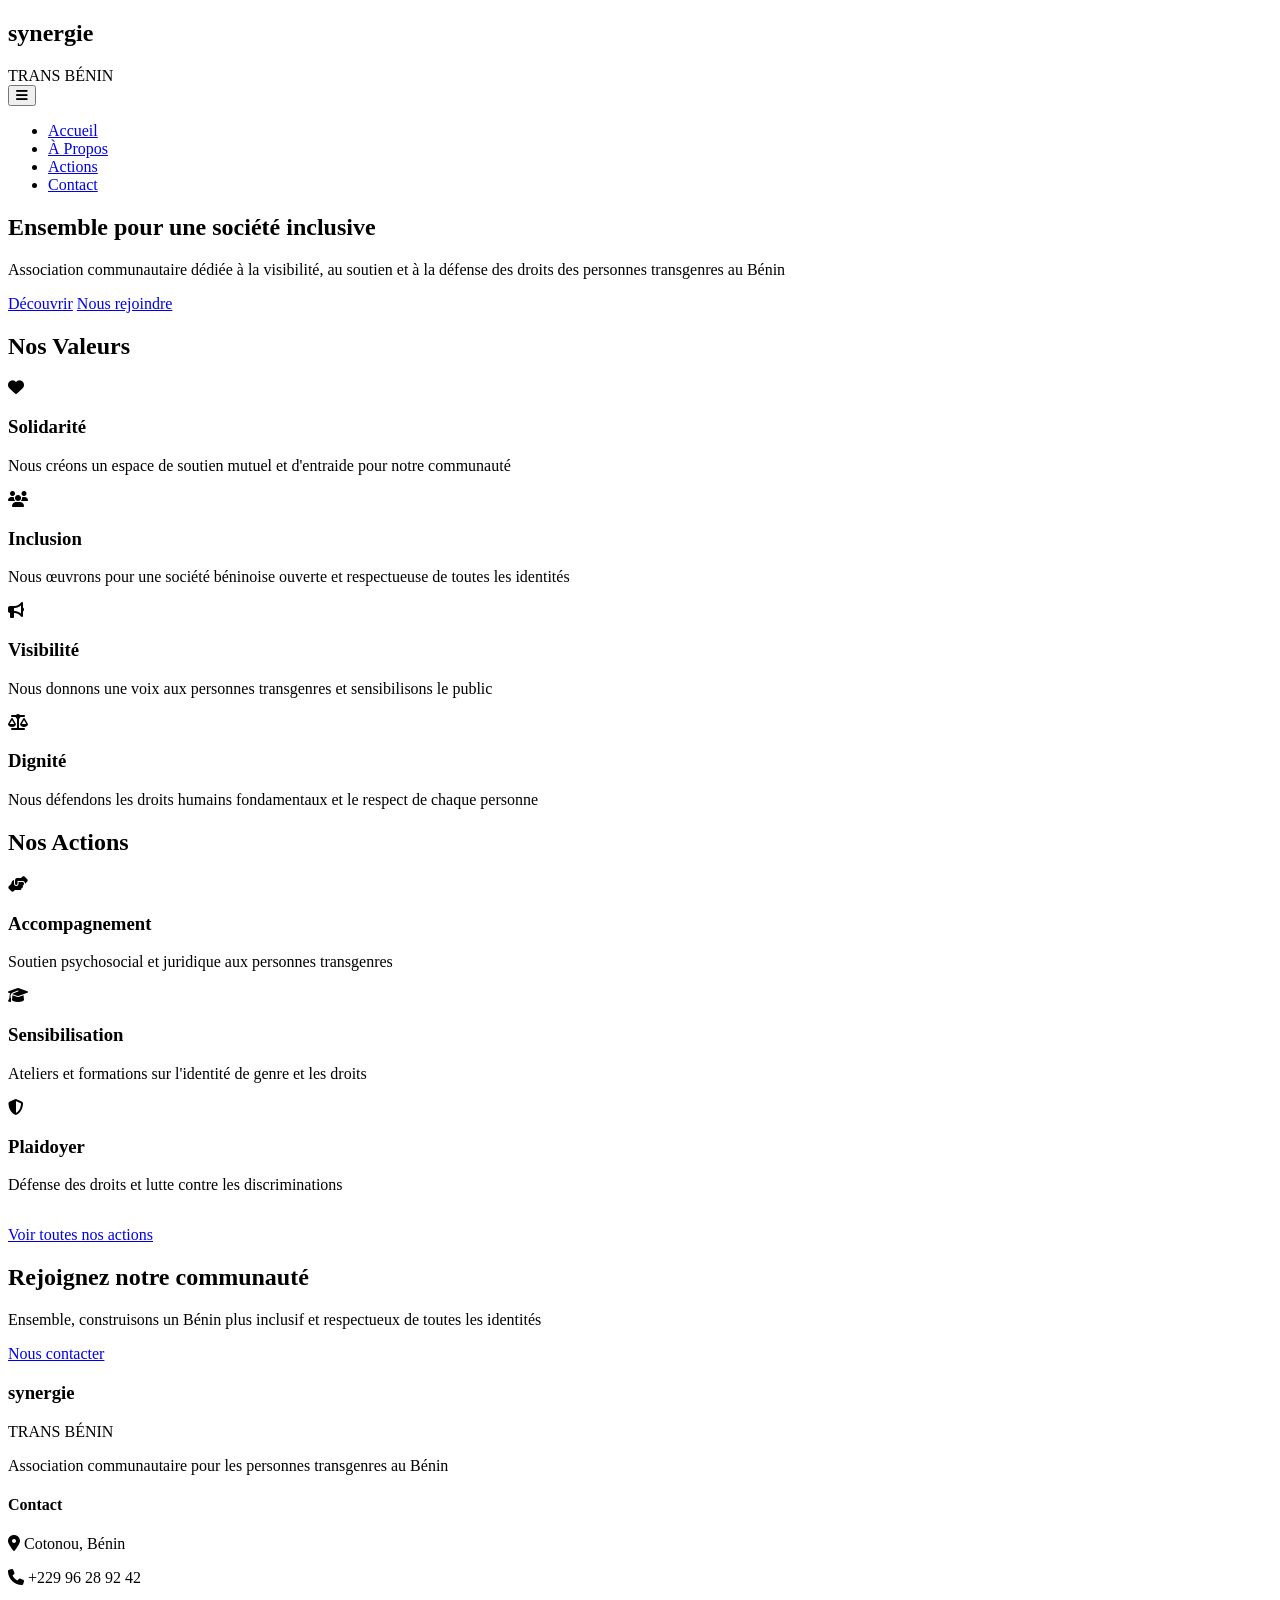
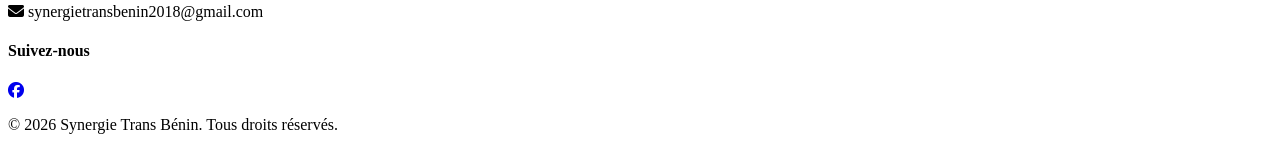
==== index.html @ 0da14395 "Add files via upload" ====
<!DOCTYPE html>
<html lang="fr">
<head>
    <meta charset="UTF-8">
    <meta name="viewport" content="width=device-width, initial-scale=1.0">
    <title>Synergie Trans Bénin - Accueil</title>
    <meta name="description" content="Association communautaire dédiée aux personnes transgenres au Bénin. Soutien, visibilité et défense des droits.">
    <link rel="stylesheet" href="css/style.css">
    <link rel="preconnect" href="https://fonts.googleapis.com">
    <link rel="preconnect" href="https://fonts.gstatic.com" crossorigin>
    <link href="https://fonts.googleapis.com/css2?family=Poppins:wght@300;400;500;600;700&display=swap" rel="stylesheet">
    <link rel="stylesheet" href="https://cdnjs.cloudflare.com/ajax/libs/font-awesome/6.4.0/css/all.min.css">
</head>
<body>
    <!-- Header -->
    <header class="header">
        <nav class="navbar container">
            <div class="logo">
                <h1>synergie</h1>
                <span>TRANS BÉNIN</span>
            </div>
            <button class="menu-toggle" id="menuToggle">
                <i class="fas fa-bars"></i>
            </button>
            <ul class="nav-menu" id="navMenu">
                <li><a href="index.html" class="active">Accueil</a></li>
                <li><a href="a-propos.html">À Propos</a></li>
                <li><a href="actions.html">Actions</a></li>
                <li><a href="contact.html">Contact</a></li>
            </ul>
        </nav>
    </header>

    <!-- Hero Section -->
    <section class="hero">
        <div class="hero-content container">
            <div class="hero-text">
                <h2 class="hero-title">Ensemble pour une société inclusive</h2>
                <p class="hero-subtitle">Association communautaire dédiée à la visibilité, au soutien et à la défense des droits des personnes transgenres au Bénin</p>
                <div class="hero-buttons">
                    <a href="a-propos.html" class="btn btn-primary">Découvrir</a>
                    <a href="contact.html" class="btn btn-secondary">Nous rejoindre</a>
                </div>
            </div>
            <div class="hero-image">
                <div class="hero-shape"></div>
            </div>
        </div>
    </section>

    <!-- Valeurs Section -->
    <section class="values section">
        <div class="container">
            <h2 class="section-title">Nos Valeurs</h2>
            <div class="values-grid">
                <div class="value-card">
                    <div class="value-icon">
                        <i class="fas fa-heart"></i>
                    </div>
                    <h3>Solidarité</h3>
                    <p>Nous créons un espace de soutien mutuel et d'entraide pour notre communauté</p>
                </div>
                <div class="value-card">
                    <div class="value-icon">
                        <i class="fas fa-users"></i>
                    </div>
                    <h3>Inclusion</h3>
                    <p>Nous œuvrons pour une société béninoise ouverte et respectueuse de toutes les identités</p>
                </div>
                <div class="value-card">
                    <div class="value-icon">
                        <i class="fas fa-bullhorn"></i>
                    </div>
                    <h3>Visibilité</h3>
                    <p>Nous donnons une voix aux personnes transgenres et sensibilisons le public</p>
                </div>
                <div class="value-card">
                    <div class="value-icon">
                        <i class="fas fa-balance-scale"></i>
                    </div>
                    <h3>Dignité</h3>
                    <p>Nous défendons les droits humains fondamentaux et le respect de chaque personne</p>
                </div>
            </div>
        </div>
    </section>

    <!-- Actions Section -->
    <section class="actions-preview section bg-light">
        <div class="container">
            <h2 class="section-title">Nos Actions</h2>
            <div class="actions-grid">
                <div class="action-card">
                    <div class="action-icon">
                        <i class="fas fa-hands-helping"></i>
                    </div>
                    <h3>Accompagnement</h3>
                    <p>Soutien psychosocial et juridique aux personnes transgenres</p>
                </div>
                <div class="action-card">
                    <div class="action-icon">
                        <i class="fas fa-graduation-cap"></i>
                    </div>
                    <h3>Sensibilisation</h3>
                    <p>Ateliers et formations sur l'identité de genre et les droits</p>
                </div>
                <div class="action-card">
                    <div class="action-icon">
                        <i class="fas fa-shield-alt"></i>
                    </div>
                    <h3>Plaidoyer</h3>
                    <p>Défense des droits et lutte contre les discriminations</p>
                </div>
            </div>
            <div class="text-center" style="margin-top: 2rem;">
                <a href="actions.html" class="btn btn-primary">Voir toutes nos actions</a>
            </div>
        </div>
    </section>

    <!-- CTA Section -->
    <section class="cta section">
        <div class="container">
            <div class="cta-content">
                <h2>Rejoignez notre communauté</h2>
                <p>Ensemble, construisons un Bénin plus inclusif et respectueux de toutes les identités</p>
                <a href="contact.html" class="btn btn-white">Nous contacter</a>
            </div>
        </div>
    </section>

    <!-- Footer -->
    <footer class="footer">
        <div class="container">
            <div class="footer-content">
                <div class="footer-info">
                    <div class="footer-logo">
                        <h3>synergie</h3>
                        <span>TRANS BÉNIN</span>
                    </div>
                    <p>Association communautaire pour les personnes transgenres au Bénin</p>
                </div>
                <div class="footer-contact">
                    <h4>Contact</h4>
                    <p><i class="fas fa-map-marker-alt"></i> Cotonou, Bénin</p>
                    <p><i class="fas fa-phone"></i> +229 96 28 92 42</p>
                    <p><i class="fas fa-envelope"></i> synergietransbenin2018@gmail.com</p>
                </div>
                <div class="footer-social">
                    <h4>Suivez-nous</h4>
                    <div class="social-links">
                        <a href="https://www.facebook.com/SynergieTransBe" target="_blank" aria-label="Facebook"><i class="fab fa-facebook"></i></a>
                    </div>
                </div>
            </div>
            <div class="footer-bottom">
                <p>&copy; 2026 Synergie Trans Bénin. Tous droits réservés.</p>
            </div>
        </div>
    </footer>

    <script src="js/main.js"></script>
</body>
</html>
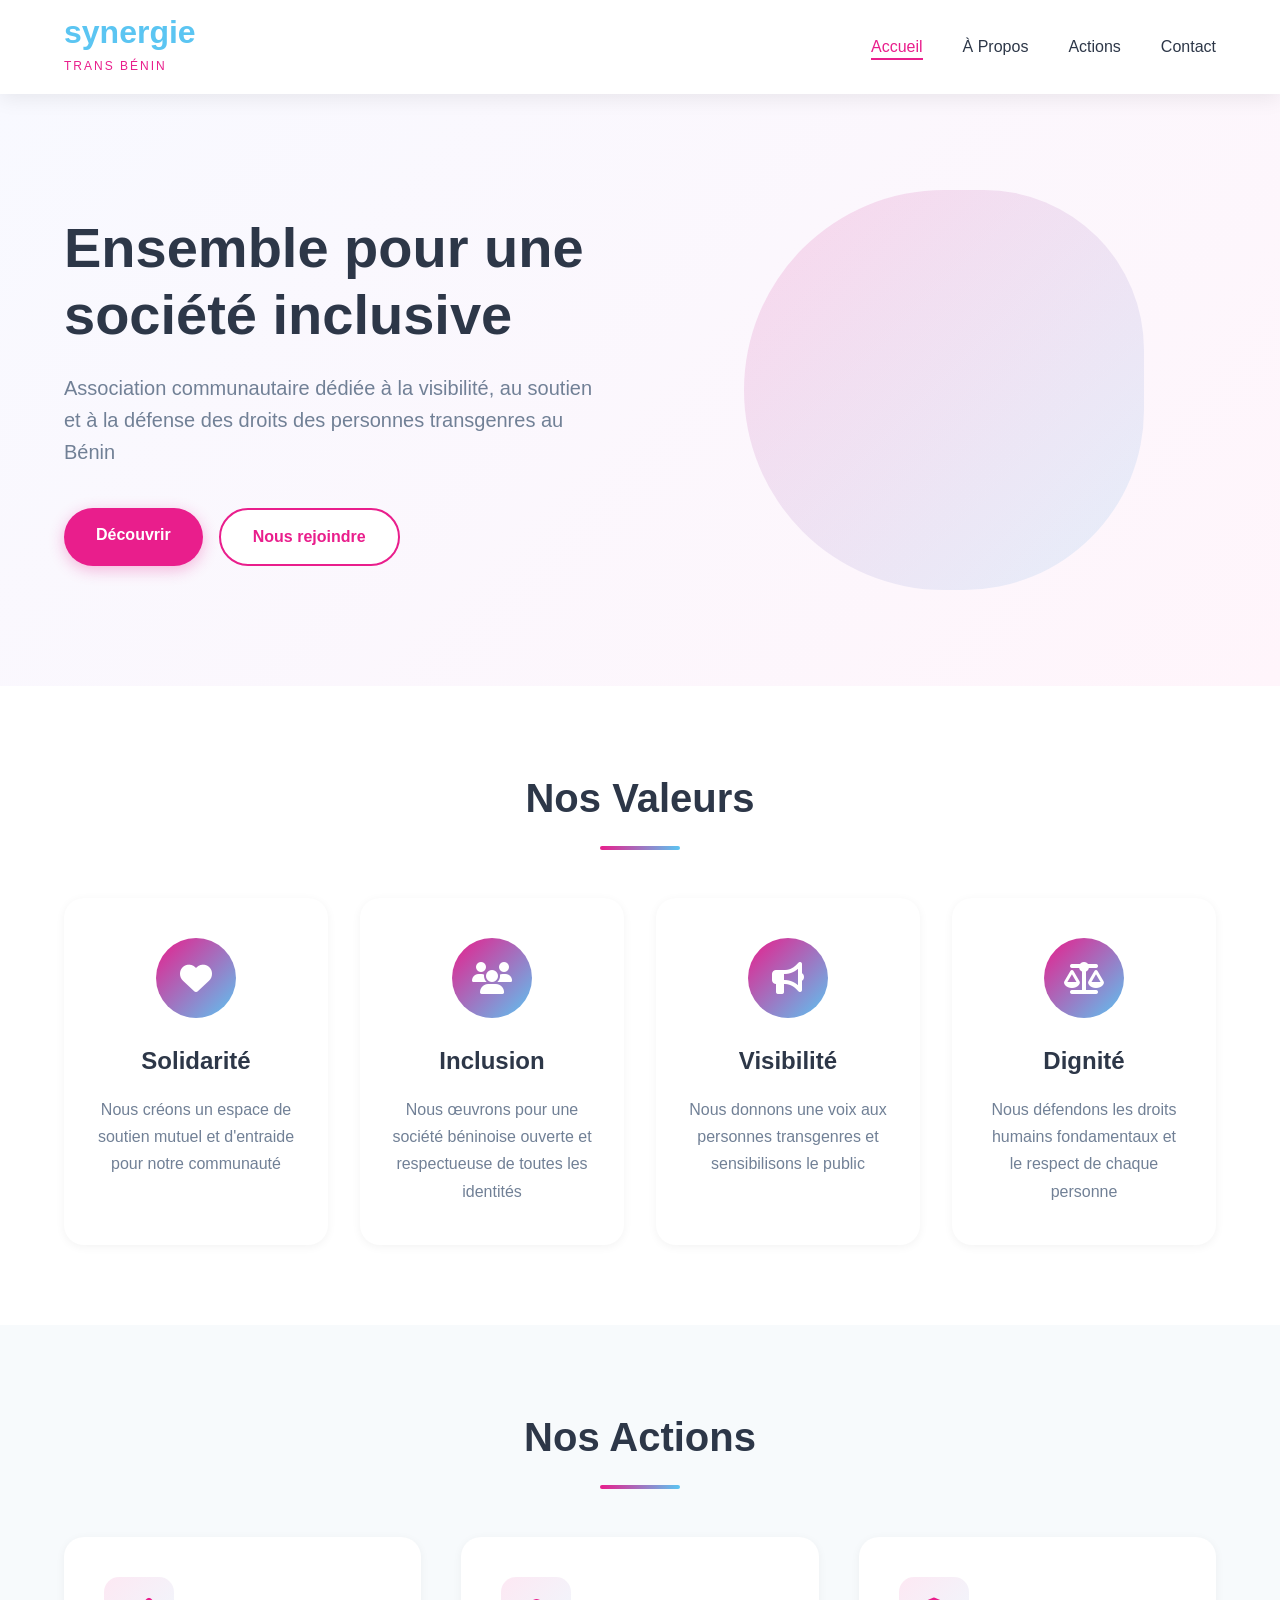
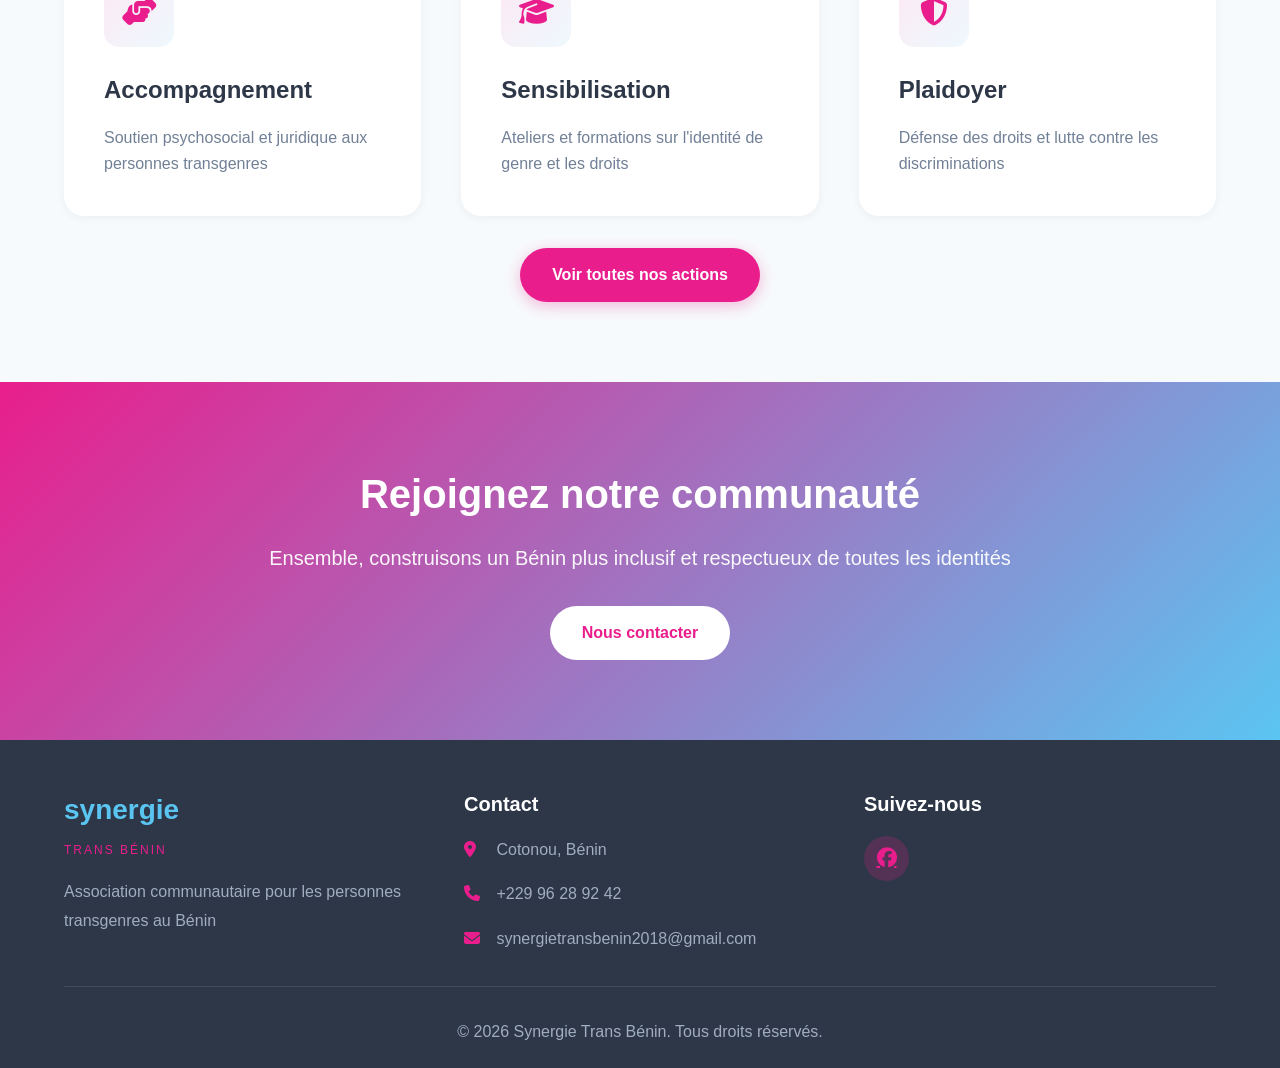
==== commit 3391c851: "Update index.html" ====
--- a/index.html
+++ b/index.html
@@ -5,9 +5,9 @@
     <meta name="viewport" content="width=device-width, initial-scale=1.0">
     <title>Synergie Trans Bénin - Accueil</title>
     <meta name="description" content="Association communautaire dédiée aux personnes transgenres au Bénin. Soutien, visibilité et défense des droits.">
-    <link rel="stylesheet" href="css/style.css">
-    <link rel="preconnect" href="https://fonts.googleapis.com">
-    <link rel="preconnect" href="https://fonts.gstatic.com" crossorigin>
+    <link rel="stylesheet" href="style.css">
+    <link rel="stylesheet" href="pages.css">
+    <script src="main.js"></script>
     <link href="https://fonts.googleapis.com/css2?family=Poppins:wght@300;400;500;600;700&display=swap" rel="stylesheet">
     <link rel="stylesheet" href="https://cdnjs.cloudflare.com/ajax/libs/font-awesome/6.4.0/css/all.min.css">
 </head>
@@ -161,4 +161,4 @@
 
     <script src="js/main.js"></script>
 </body>
-</html>+</html>
--- a/style.css
+++ b/style.css
@@ -0,0 +1,500 @@
+/* ==================================
+   VARIABLES & RESET
+   ================================== */
+:root {
+    --primary-color: #E91E8C;      /* Rose fuchsia */
+    --secondary-color: #5BC5F2;    /* Bleu cyan */
+    --text-dark: #2D3748;
+    --text-light: #718096;
+    --bg-white: #FFFFFF;
+    --bg-light: #F7FAFC;
+    --shadow: 0 4px 20px rgba(0, 0, 0, 0.08);
+    --transition: all 0.3s ease;
+}
+
+* {
+    margin: 0;
+    padding: 0;
+    box-sizing: border-box;
+}
+
+body {
+    font-family: 'Poppins', -apple-system, BlinkMacSystemFont, 'Segoe UI', sans-serif;
+    color: var(--text-dark);
+    line-height: 1.6;
+    background: var(--bg-white);
+}
+
+.container {
+    max-width: 1200px;
+    margin: 0 auto;
+    padding: 0 1.5rem;
+}
+
+.section {
+    padding: 5rem 0;
+}
+
+.section-title {
+    text-align: center;
+    font-size: 2.5rem;
+    font-weight: 700;
+    color: var(--text-dark);
+    margin-bottom: 3rem;
+    position: relative;
+}
+
+.section-title::after {
+    content: '';
+    display: block;
+    width: 80px;
+    height: 4px;
+    background: linear-gradient(90deg, var(--primary-color), var(--secondary-color));
+    margin: 1rem auto 0;
+    border-radius: 2px;
+}
+
+.text-center {
+    text-align: center;
+}
+
+.bg-light {
+    background: var(--bg-light);
+}
+
+/* ==================================
+   BUTTONS
+   ================================== */
+.btn {
+    display: inline-block;
+    padding: 0.875rem 2rem;
+    border-radius: 50px;
+    font-weight: 600;
+    text-decoration: none;
+    transition: var(--transition);
+    border: none;
+    cursor: pointer;
+    font-size: 1rem;
+}
+
+.btn-primary {
+    background: var(--primary-color);
+    color: var(--bg-white);
+    box-shadow: 0 4px 15px rgba(233, 30, 140, 0.3);
+}
+
+.btn-primary:hover {
+    background: #d01778;
+    transform: translateY(-2px);
+    box-shadow: 0 6px 20px rgba(233, 30, 140, 0.4);
+}
+
+.btn-secondary {
+    background: var(--bg-white);
+    color: var(--primary-color);
+    border: 2px solid var(--primary-color);
+}
+
+.btn-secondary:hover {
+    background: var(--primary-color);
+    color: var(--bg-white);
+}
+
+.btn-white {
+    background: var(--bg-white);
+    color: var(--primary-color);
+}
+
+.btn-white:hover {
+    background: var(--bg-light);
+    transform: translateY(-2px);
+}
+
+/* ==================================
+   HEADER & NAVIGATION
+   ================================== */
+.header {
+    background: var(--bg-white);
+    box-shadow: var(--shadow);
+    position: sticky;
+    top: 0;
+    z-index: 1000;
+}
+
+.navbar {
+    display: flex;
+    justify-content: space-between;
+    align-items: center;
+    padding: 1rem 1.5rem;
+}
+
+.logo h1 {
+    font-size: 2rem;
+    font-weight: 700;
+    color: var(--secondary-color);
+    line-height: 1;
+    margin-bottom: 0.25rem;
+}
+
+.logo span {
+    font-size: 0.75rem;
+    font-weight: 500;
+    color: var(--primary-color);
+    letter-spacing: 2px;
+    text-transform: uppercase;
+}
+
+.nav-menu {
+    display: flex;
+    list-style: none;
+    gap: 2.5rem;
+    align-items: center;
+}
+
+.nav-menu a {
+    text-decoration: none;
+    color: var(--text-dark);
+    font-weight: 500;
+    transition: var(--transition);
+    position: relative;
+}
+
+.nav-menu a::after {
+    content: '';
+    position: absolute;
+    bottom: -5px;
+    left: 0;
+    width: 0;
+    height: 2px;
+    background: var(--primary-color);
+    transition: var(--transition);
+}
+
+.nav-menu a:hover::after,
+.nav-menu a.active::after {
+    width: 100%;
+}
+
+.nav-menu a:hover,
+.nav-menu a.active {
+    color: var(--primary-color);
+}
+
+.menu-toggle {
+    display: none;
+    background: none;
+    border: none;
+    font-size: 1.5rem;
+    color: var(--primary-color);
+    cursor: pointer;
+}
+
+/* ==================================
+   HERO SECTION
+   ================================== */
+.hero {
+    background: linear-gradient(135deg, #f8f9ff 0%, #fff5fb 100%);
+    padding: 6rem 0;
+}
+
+.hero-content {
+    display: grid;
+    grid-template-columns: 1fr 1fr;
+    gap: 4rem;
+    align-items: center;
+}
+
+.hero-title {
+    font-size: 3.5rem;
+    font-weight: 700;
+    color: var(--text-dark);
+    line-height: 1.2;
+    margin-bottom: 1.5rem;
+}
+
+.hero-subtitle {
+    font-size: 1.25rem;
+    color: var(--text-light);
+    margin-bottom: 2.5rem;
+}
+
+.hero-buttons {
+    display: flex;
+    gap: 1rem;
+}
+
+.hero-image {
+    position: relative;
+    display: flex;
+    justify-content: center;
+    align-items: center;
+}
+
+.hero-shape {
+    width: 400px;
+    height: 400px;
+    background: linear-gradient(135deg, var(--primary-color) 0%, var(--secondary-color) 100%);
+    border-radius: 50% 40% 45% 50%;
+    animation: morph 8s ease-in-out infinite;
+    opacity: 0.15;
+}
+
+@keyframes morph {
+    0%, 100% { border-radius: 50% 40% 45% 50%; }
+    25% { border-radius: 40% 50% 50% 45%; }
+    50% { border-radius: 50% 45% 40% 50%; }
+    75% { border-radius: 45% 50% 50% 40%; }
+}
+
+/* ==================================
+   VALUES SECTION
+   ================================== */
+.values-grid {
+    display: grid;
+    grid-template-columns: repeat(auto-fit, minmax(250px, 1fr));
+    gap: 2rem;
+}
+
+.value-card {
+    background: var(--bg-white);
+    padding: 2.5rem 2rem;
+    border-radius: 20px;
+    text-align: center;
+    transition: var(--transition);
+    box-shadow: 0 2px 10px rgba(0, 0, 0, 0.05);
+}
+
+.value-card:hover {
+    transform: translateY(-10px);
+    box-shadow: var(--shadow);
+}
+
+.value-icon {
+    width: 80px;
+    height: 80px;
+    background: linear-gradient(135deg, var(--primary-color), var(--secondary-color));
+    border-radius: 50%;
+    display: flex;
+    align-items: center;
+    justify-content: center;
+    margin: 0 auto 1.5rem;
+    color: var(--bg-white);
+    font-size: 2rem;
+}
+
+.value-card h3 {
+    font-size: 1.5rem;
+    font-weight: 600;
+    margin-bottom: 1rem;
+    color: var(--text-dark);
+}
+
+.value-card p {
+    color: var(--text-light);
+    line-height: 1.7;
+}
+
+/* ==================================
+   ACTIONS SECTION
+   ================================== */
+.actions-grid {
+    display: grid;
+    grid-template-columns: repeat(auto-fit, minmax(280px, 1fr));
+    gap: 2.5rem;
+}
+
+.action-card {
+    background: var(--bg-white);
+    padding: 2.5rem;
+    border-radius: 20px;
+    box-shadow: 0 2px 10px rgba(0, 0, 0, 0.05);
+    transition: var(--transition);
+}
+
+.action-card:hover {
+    transform: translateY(-5px);
+    box-shadow: var(--shadow);
+}
+
+.action-icon {
+    width: 70px;
+    height: 70px;
+    background: linear-gradient(135deg, rgba(233, 30, 140, 0.1), rgba(91, 197, 242, 0.1));
+    border-radius: 15px;
+    display: flex;
+    align-items: center;
+    justify-content: center;
+    margin-bottom: 1.5rem;
+    color: var(--primary-color);
+    font-size: 1.75rem;
+}
+
+.action-card h3 {
+    font-size: 1.5rem;
+    font-weight: 600;
+    margin-bottom: 1rem;
+    color: var(--text-dark);
+}
+
+.action-card p {
+    color: var(--text-light);
+}
+
+/* ==================================
+   CTA SECTION
+   ================================== */
+.cta {
+    background: linear-gradient(135deg, var(--primary-color), var(--secondary-color));
+    color: var(--bg-white);
+    text-align: center;
+}
+
+.cta-content h2 {
+    font-size: 2.5rem;
+    margin-bottom: 1rem;
+}
+
+.cta-content p {
+    font-size: 1.25rem;
+    margin-bottom: 2rem;
+    opacity: 0.95;
+}
+
+/* ==================================
+   FOOTER
+   ================================== */
+.footer {
+    background: var(--text-dark);
+    color: var(--bg-light);
+    padding: 3rem 0 1.5rem;
+}
+
+.footer-content {
+    display: grid;
+    grid-template-columns: repeat(auto-fit, minmax(250px, 1fr));
+    gap: 3rem;
+    margin-bottom: 2rem;
+}
+
+.footer-logo h3 {
+    font-size: 1.75rem;
+    color: var(--secondary-color);
+    margin-bottom: 0.25rem;
+}
+
+.footer-logo span {
+    font-size: 0.75rem;
+    color: var(--primary-color);
+    letter-spacing: 2px;
+}
+
+.footer-info p,
+.footer-contact p {
+    margin-top: 1rem;
+    color: #A0AEC0;
+    line-height: 1.8;
+}
+
+.footer-contact h4,
+.footer-social h4 {
+    color: var(--bg-white);
+    font-size: 1.25rem;
+    margin-bottom: 1rem;
+}
+
+.footer-contact p i {
+    color: var(--primary-color);
+    margin-right: 0.5rem;
+    width: 20px;
+}
+
+.social-links {
+    display: flex;
+    gap: 1rem;
+}
+
+.social-links a {
+    width: 45px;
+    height: 45px;
+    background: rgba(233, 30, 140, 0.2);
+    border-radius: 50%;
+    display: flex;
+    align-items: center;
+    justify-content: center;
+    color: var(--primary-color);
+    font-size: 1.25rem;
+    transition: var(--transition);
+}
+
+.social-links a:hover {
+    background: var(--primary-color);
+    color: var(--bg-white);
+    transform: translateY(-3px);
+}
+
+.footer-bottom {
+    text-align: center;
+    padding-top: 2rem;
+    border-top: 1px solid rgba(255, 255, 255, 0.1);
+    color: #A0AEC0;
+}
+
+/* ==================================
+   RESPONSIVE
+   ================================== */
+@media (max-width: 768px) {
+    .menu-toggle {
+        display: block;
+    }
+
+    .nav-menu {
+        position: fixed;
+        left: -100%;
+        top: 70px;
+        flex-direction: column;
+        background: var(--bg-white);
+        width: 100%;
+        padding: 2rem 0;
+        box-shadow: var(--shadow);
+        transition: var(--transition);
+        gap: 0;
+    }
+
+    .nav-menu.active {
+        left: 0;
+    }
+
+    .nav-menu li {
+        width: 100%;
+        padding: 1rem 2rem;
+    }
+
+    .hero-content {
+        grid-template-columns: 1fr;
+        gap: 2rem;
+        text-align: center;
+    }
+
+    .hero-title {
+        font-size: 2.5rem;
+    }
+
+    .hero-buttons {
+        justify-content: center;
+        flex-wrap: wrap;
+    }
+
+    .hero-shape {
+        width: 300px;
+        height: 300px;
+    }
+
+    .section-title {
+        font-size: 2rem;
+    }
+
+    .values-grid,
+    .actions-grid {
+        grid-template-columns: 1fr;
+    }
+}
--- a/pages.css
+++ b/pages.css
@@ -0,0 +1,573 @@
+/* ==================================
+   PAGE HEADER
+   ================================== */
+.page-header {
+    background: linear-gradient(135deg, var(--primary-color), var(--secondary-color));
+    color: var(--bg-white);
+    padding: 5rem 0 4rem;
+    text-align: center;
+}
+
+.page-header h1 {
+    font-size: 3rem;
+    font-weight: 700;
+    margin-bottom: 1rem;
+}
+
+.page-header p {
+    font-size: 1.25rem;
+    opacity: 0.95;
+}
+
+/* ==================================
+   MISSION SECTION
+   ================================== */
+.mission-content {
+    display: grid;
+    grid-template-columns: 2fr 1fr;
+    gap: 4rem;
+    align-items: center;
+}
+
+.mission-text h2 {
+    font-size: 2.5rem;
+    color: var(--text-dark);
+    margin-bottom: 1.5rem;
+}
+
+.mission-text p {
+    font-size: 1.125rem;
+    color: var(--text-light);
+    margin-bottom: 1.25rem;
+    line-height: 1.8;
+}
+
+.mission-stats {
+    display: flex;
+    flex-direction: column;
+    gap: 2rem;
+}
+
+.stat-item {
+    background: linear-gradient(135deg, rgba(233, 30, 140, 0.1), rgba(91, 197, 242, 0.1));
+    padding: 2rem;
+    border-radius: 15px;
+    text-align: center;
+}
+
+.stat-number {
+    font-size: 2.5rem;
+    font-weight: 700;
+    color: var(--primary-color);
+    margin-bottom: 0.5rem;
+}
+
+.stat-label {
+    font-size: 1rem;
+    color: var(--text-light);
+}
+
+/* ==================================
+   VISION SECTION
+   ================================== */
+.vision-grid {
+    display: grid;
+    grid-template-columns: repeat(auto-fit, minmax(300px, 1fr));
+    gap: 2.5rem;
+}
+
+.vision-card {
+    background: var(--bg-white);
+    padding: 2.5rem;
+    border-radius: 20px;
+    box-shadow: 0 2px 15px rgba(0, 0, 0, 0.08);
+    transition: var(--transition);
+}
+
+.vision-card:hover {
+    transform: translateY(-5px);
+    box-shadow: var(--shadow);
+}
+
+.vision-icon {
+    width: 70px;
+    height: 70px;
+    background: linear-gradient(135deg, var(--primary-color), var(--secondary-color));
+    border-radius: 15px;
+    display: flex;
+    align-items: center;
+    justify-content: center;
+    margin-bottom: 1.5rem;
+    color: var(--bg-white);
+    font-size: 1.75rem;
+}
+
+.vision-card h3 {
+    font-size: 1.5rem;
+    color: var(--text-dark);
+    margin-bottom: 1rem;
+}
+
+.vision-card p {
+    color: var(--text-light);
+    line-height: 1.8;
+}
+
+/* ==================================
+   VALUES DETAILED
+   ================================== */
+.values-detailed {
+    display: grid;
+    gap: 3rem;
+}
+
+.value-detailed {
+    display: grid;
+    grid-template-columns: auto 1fr;
+    gap: 2rem;
+    align-items: start;
+    padding: 2rem;
+    background: var(--bg-white);
+    border-radius: 20px;
+    box-shadow: 0 2px 10px rgba(0, 0, 0, 0.05);
+    transition: var(--transition);
+}
+
+.value-detailed:hover {
+    box-shadow: var(--shadow);
+}
+
+.value-icon-large {
+    width: 80px;
+    height: 80px;
+    background: linear-gradient(135deg, var(--primary-color), var(--secondary-color));
+    border-radius: 20px;
+    display: flex;
+    align-items: center;
+    justify-content: center;
+    color: var(--bg-white);
+    font-size: 2rem;
+    flex-shrink: 0;
+}
+
+.value-content h3 {
+    font-size: 1.75rem;
+    color: var(--text-dark);
+    margin-bottom: 1rem;
+}
+
+.value-content p {
+    font-size: 1.125rem;
+    color: var(--text-light);
+    line-height: 1.8;
+}
+
+/* ==================================
+   ACTIONS DETAILED
+   ================================== */
+.action-detailed {
+    margin-bottom: 4rem;
+}
+
+.action-content {
+    max-width: 900px;
+    margin: 0 auto;
+}
+
+.action-header {
+    display: flex;
+    align-items: center;
+    gap: 2rem;
+    margin-bottom: 2rem;
+}
+
+.action-icon-large {
+    width: 90px;
+    height: 90px;
+    background: linear-gradient(135deg, var(--primary-color), var(--secondary-color));
+    border-radius: 20px;
+    display: flex;
+    align-items: center;
+    justify-content: center;
+    color: var(--bg-white);
+    font-size: 2.5rem;
+    flex-shrink: 0;
+}
+
+.action-icon-large.secondary {
+    background: linear-gradient(135deg, var(--secondary-color), var(--primary-color));
+}
+
+.action-header h2 {
+    font-size: 2.25rem;
+    color: var(--text-dark);
+}
+
+.action-description p {
+    font-size: 1.125rem;
+    color: var(--text-light);
+    margin-bottom: 1.5rem;
+    line-height: 1.8;
+}
+
+.action-list {
+    list-style: none;
+    padding: 0;
+}
+
+.action-list li {
+    font-size: 1.075rem;
+    color: var(--text-dark);
+    padding: 0.75rem 0;
+    border-bottom: 1px solid rgba(0, 0, 0, 0.05);
+}
+
+.action-list li:last-child {
+    border-bottom: none;
+}
+
+.action-list li i {
+    color: var(--primary-color);
+    margin-right: 1rem;
+}
+
+/* ==================================
+   SERVICES SECTION
+   ================================== */
+.services-grid {
+    display: grid;
+    grid-template-columns: repeat(auto-fit, minmax(250px, 1fr));
+    gap: 2rem;
+}
+
+.service-card {
+    background: var(--bg-white);
+    padding: 2.5rem 2rem;
+    border-radius: 20px;
+    text-align: center;
+    box-shadow: 0 2px 10px rgba(0, 0, 0, 0.05);
+    transition: var(--transition);
+}
+
+.service-card:hover {
+    transform: translateY(-5px);
+    box-shadow: var(--shadow);
+}
+
+.service-icon {
+    width: 70px;
+    height: 70px;
+    background: linear-gradient(135deg, rgba(233, 30, 140, 0.1), rgba(91, 197, 242, 0.1));
+    border-radius: 50%;
+    display: flex;
+    align-items: center;
+    justify-content: center;
+    margin: 0 auto 1.5rem;
+    color: var(--primary-color);
+    font-size: 1.75rem;
+}
+
+.service-card h3 {
+    font-size: 1.5rem;
+    color: var(--text-dark);
+    margin-bottom: 1rem;
+}
+
+.service-card p {
+    color: var(--text-light);
+    line-height: 1.7;
+}
+
+/* ==================================
+   IMPACT SECTION
+   ================================== */
+.impact-grid {
+    display: grid;
+    grid-template-columns: repeat(auto-fit, minmax(250px, 1fr));
+    gap: 3rem;
+}
+
+.impact-card {
+    text-align: center;
+    padding: 2rem;
+    background: linear-gradient(135deg, rgba(233, 30, 140, 0.05), rgba(91, 197, 242, 0.05));
+    border-radius: 20px;
+    transition: var(--transition);
+}
+
+.impact-card:hover {
+    transform: scale(1.05);
+}
+
+.impact-icon {
+    width: 80px;
+    height: 80px;
+    background: linear-gradient(135deg, var(--primary-color), var(--secondary-color));
+    border-radius: 50%;
+    display: flex;
+    align-items: center;
+    justify-content: center;
+    margin: 0 auto 1.5rem;
+    color: var(--bg-white);
+    font-size: 2rem;
+}
+
+.impact-number {
+    font-size: 3rem;
+    font-weight: 700;
+    color: var(--primary-color);
+    margin-bottom: 0.5rem;
+}
+
+.impact-card p {
+    font-size: 1.125rem;
+    color: var(--text-light);
+}
+
+/* ==================================
+   CONTACT SECTION
+   ================================== */
+.contact-wrapper {
+    display: grid;
+    grid-template-columns: 1fr 1fr;
+    gap: 4rem;
+    align-items: start;
+}
+
+.contact-info h2 {
+    font-size: 2.5rem;
+    color: var(--text-dark);
+    margin-bottom: 1.5rem;
+}
+
+.contact-info > p {
+    font-size: 1.125rem;
+    color: var(--text-light);
+    margin-bottom: 3rem;
+    line-height: 1.8;
+}
+
+.contact-details {
+    display: flex;
+    flex-direction: column;
+    gap: 2rem;
+}
+
+.contact-item {
+    display: flex;
+    gap: 1.5rem;
+    align-items: start;
+}
+
+.contact-icon {
+    width: 60px;
+    height: 60px;
+    background: linear-gradient(135deg, var(--primary-color), var(--secondary-color));
+    border-radius: 15px;
+    display: flex;
+    align-items: center;
+    justify-content: center;
+    color: var(--bg-white);
+    font-size: 1.5rem;
+    flex-shrink: 0;
+}
+
+.contact-text h4 {
+    font-size: 1.25rem;
+    color: var(--text-dark);
+    margin-bottom: 0.5rem;
+}
+
+.contact-text p {
+    color: var(--text-light);
+    font-size: 1rem;
+}
+
+.contact-text a {
+    color: var(--primary-color);
+    text-decoration: none;
+    transition: var(--transition);
+}
+
+.contact-text a:hover {
+    color: var(--secondary-color);
+}
+
+/* ==================================
+   CONTACT FORM
+   ================================== */
+.contact-form-wrapper {
+    background: var(--bg-light);
+    padding: 3rem;
+    border-radius: 20px;
+    box-shadow: 0 2px 15px rgba(0, 0, 0, 0.08);
+}
+
+.contact-form h3 {
+    font-size: 1.75rem;
+    color: var(--text-dark);
+    margin-bottom: 2rem;
+}
+
+.form-group {
+    margin-bottom: 1.5rem;
+}
+
+.form-group label {
+    display: block;
+    font-weight: 500;
+    color: var(--text-dark);
+    margin-bottom: 0.5rem;
+}
+
+.form-group input,
+.form-group select,
+.form-group textarea {
+    width: 100%;
+    padding: 0.875rem 1rem;
+    border: 2px solid #E2E8F0;
+    border-radius: 10px;
+    font-family: 'Poppins', sans-serif;
+    font-size: 1rem;
+    transition: var(--transition);
+    background: var(--bg-white);
+}
+
+.form-group input:focus,
+.form-group select:focus,
+.form-group textarea:focus {
+    outline: none;
+    border-color: var(--primary-color);
+    box-shadow: 0 0 0 3px rgba(233, 30, 140, 0.1);
+}
+
+.form-group textarea {
+    resize: vertical;
+}
+
+.btn-full {
+    width: 100%;
+    justify-content: center;
+    display: flex;
+    align-items: center;
+    gap: 0.5rem;
+}
+
+.form-message {
+    margin-top: 1rem;
+    padding: 1rem;
+    border-radius: 10px;
+    font-weight: 500;
+    text-align: center;
+    display: none;
+}
+
+.form-message.success {
+    background: #D1FAE5;
+    color: #065F46;
+    display: block;
+}
+
+.form-message.error {
+    background: #FEE2E2;
+    color: #991B1B;
+    display: block;
+}
+
+/* ==================================
+   HOURS SECTION
+   ================================== */
+.hours-content {
+    display: grid;
+    grid-template-columns: repeat(auto-fit, minmax(250px, 1fr));
+    gap: 2rem;
+}
+
+.hours-card {
+    background: var(--bg-white);
+    padding: 2.5rem 2rem;
+    border-radius: 20px;
+    text-align: center;
+    box-shadow: 0 2px 10px rgba(0, 0, 0, 0.05);
+    transition: var(--transition);
+}
+
+.hours-card:hover {
+    transform: translateY(-5px);
+    box-shadow: var(--shadow);
+}
+
+.hours-card i {
+    font-size: 3rem;
+    color: var(--primary-color);
+    margin-bottom: 1rem;
+}
+
+.hours-card h3 {
+    font-size: 1.5rem;
+    color: var(--text-dark);
+    margin-bottom: 0.75rem;
+}
+
+.hours-card p {
+    font-size: 1.125rem;
+    color: var(--text-light);
+}
+
+/* ==================================
+   RESPONSIVE
+   ================================== */
+@media (max-width: 768px) {
+    .page-header h1 {
+        font-size: 2rem;
+    }
+
+    .page-header p {
+        font-size: 1rem;
+    }
+
+    .mission-content {
+        grid-template-columns: 1fr;
+        gap: 3rem;
+    }
+
+    .mission-text h2 {
+        font-size: 2rem;
+    }
+
+    .mission-text p {
+        font-size: 1rem;
+    }
+
+    .vision-grid {
+        grid-template-columns: 1fr;
+    }
+
+    .value-detailed {
+        grid-template-columns: 1fr;
+        gap: 1.5rem;
+    }
+
+    .action-header {
+        flex-direction: column;
+        text-align: center;
+        gap: 1.5rem;
+    }
+
+    .action-header h2 {
+        font-size: 1.75rem;
+    }
+
+    .contact-wrapper {
+        grid-template-columns: 1fr;
+        gap: 3rem;
+    }
+
+    .contact-form-wrapper {
+        padding: 2rem 1.5rem;
+    }
+
+    .hours-content {
+        grid-template-columns: 1fr;
+    }
+}
